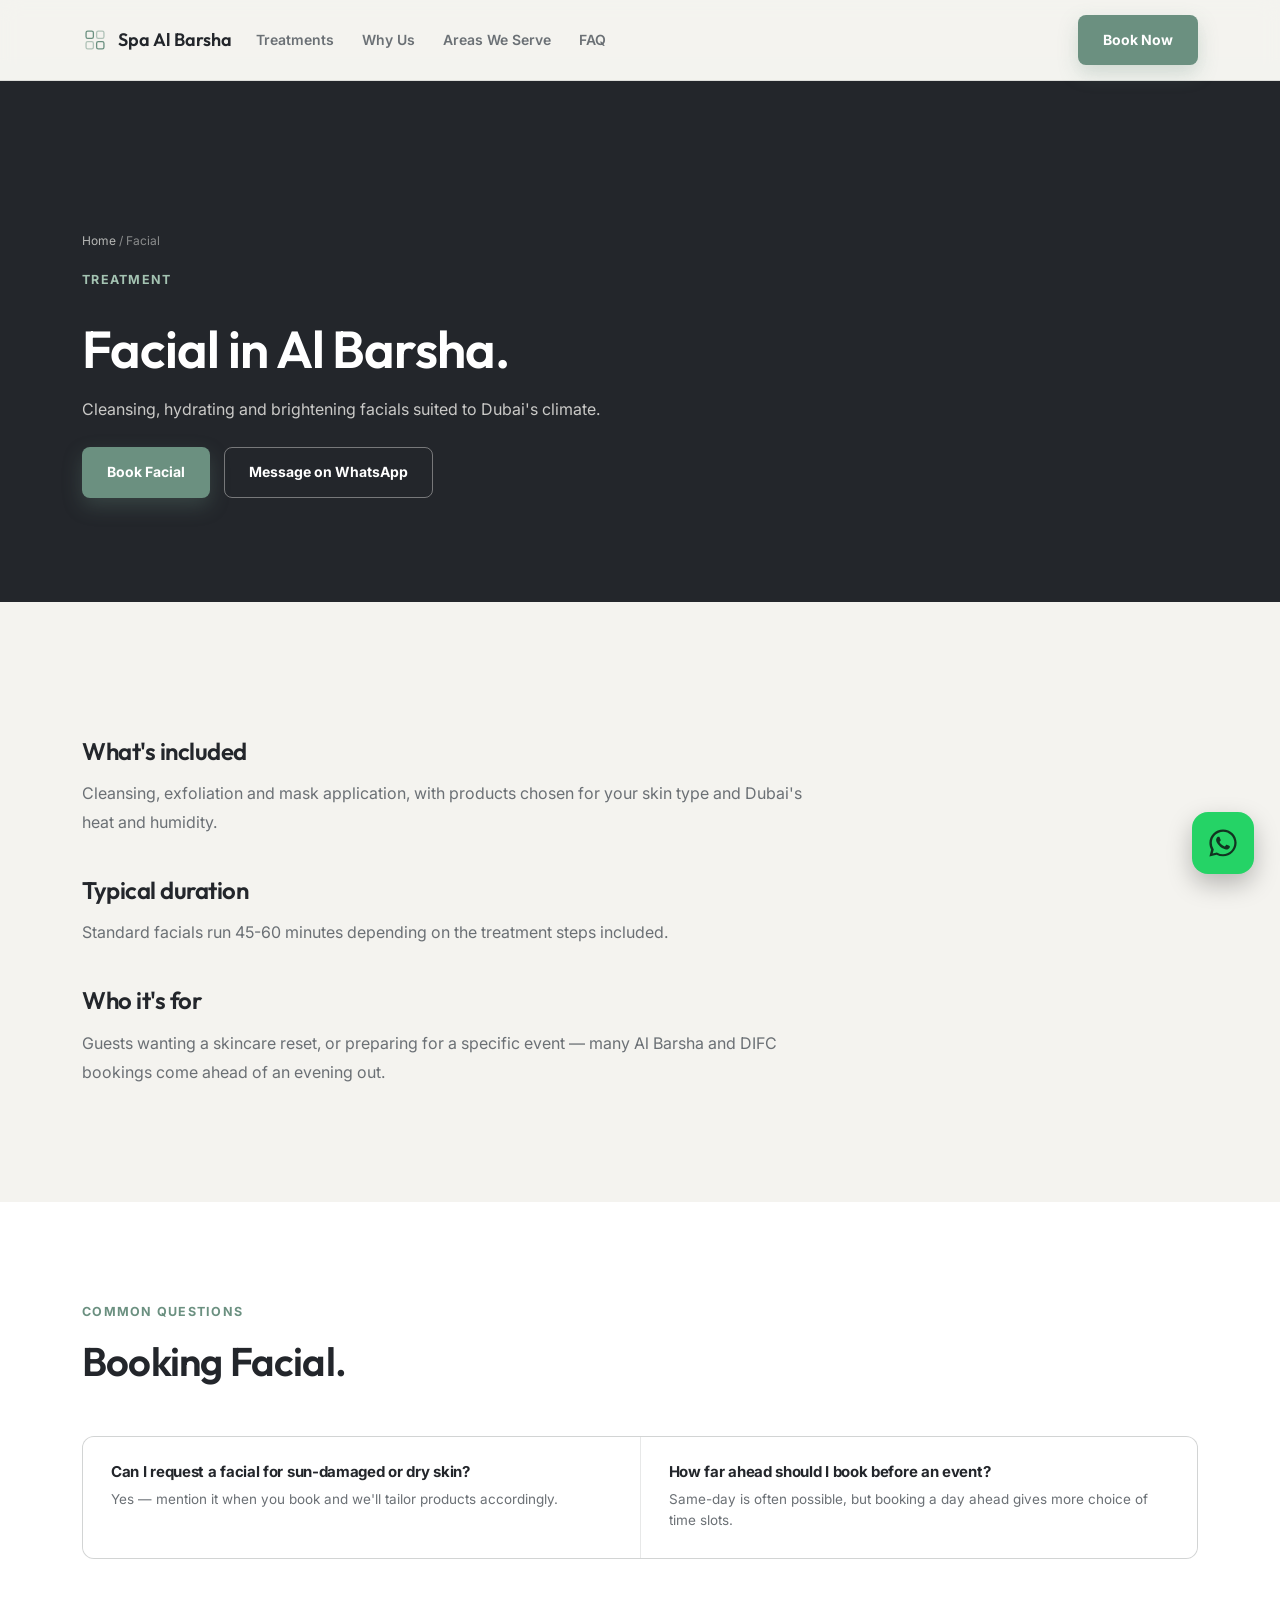
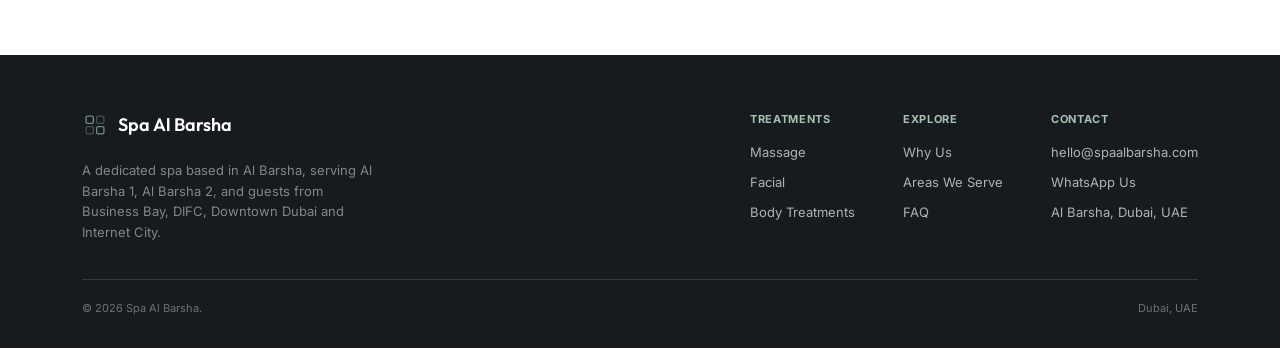
==== facial-al-barsha.html @ 98764353 "Add files via upload" ====
<!DOCTYPE html>
<html lang="en">
<head>
<meta charset="UTF-8">
<meta name="viewport" content="width=device-width, initial-scale=1.0">
<title>Facial in Al Barsha, Dubai | Spa Al Barsha</title>
<meta name="description" content="Book facial at Spa Al Barsha. Licensed therapists, confirmed on WhatsApp.">
<meta name="robots" content="index, follow, max-image-preview:large, max-snippet:-1, max-video-preview:-1">
<link rel="canonical" href="https://www.spaalbarsha.com/facial-al-barsha.html">

<meta name="google-site-verification" content="REPLACE_WITH_YOUR_GSC_CODE">
<meta name="msvalidate.01" content="REPLACE_WITH_YOUR_BING_CODE">

<meta property="og:type" content="website">
<meta property="og:site_name" content="Spa Al Barsha">
<meta property="og:title" content="Facial in Al Barsha, Dubai | Spa Al Barsha">
<meta property="og:description" content="Book facial at Spa Al Barsha. Licensed therapists, confirmed on WhatsApp.">
<meta property="og:image" content="https://images.unsplash.com/photo-1758448721205-8465cebc26af?w=1200&q=80&auto=format&fit=crop">
<meta property="og:image:width" content="1200">
<meta property="og:image:height" content="800">
<meta property="og:url" content="https://www.spaalbarsha.com/facial-al-barsha.html">
<meta property="og:locale" content="en_AE">

<meta name="twitter:card" content="summary_large_image">
<meta name="twitter:title" content="Facial in Al Barsha, Dubai | Spa Al Barsha">
<meta name="twitter:description" content="Book facial at Spa Al Barsha. Licensed therapists, confirmed on WhatsApp.">
<meta name="twitter:image" content="https://images.unsplash.com/photo-1758448721205-8465cebc26af?w=1200&q=80&auto=format&fit=crop">

<link rel="preconnect" href="https://fonts.googleapis.com">
<link rel="preconnect" href="https://fonts.gstatic.com" crossorigin>
<link rel="preconnect" href="https://images.unsplash.com">
<link href="https://fonts.googleapis.com/css2?family=Outfit:wght@500;600;700&family=Inter:wght@400;500;600;700&display=swap" rel="stylesheet">

<script type="application/ld+json">
{
  "@context": "https://schema.org",
  "@type": "Service",
  "serviceType": "Facial",
  "name": "Facial in Al Barsha",
  "description": "Cleansing, hydrating and brightening facials suited to Dubai's climate.",
  "url": "https://www.spaalbarsha.com/facial-al-barsha.html",
  "provider": {
    "@type": "DaySpa",
    "name": "Spa Al Barsha",
    "description": "A spa based in Al Barsha, Dubai."
  },
  "areaServed": {"@type": "Place", "name": "Al Barsha, Dubai, UAE"}
}
</script>

<script type="application/ld+json">
{
  "@context": "https://schema.org",
  "@type": "FAQPage",
  "mainEntity": [
    {
      "@type": "Question",
      "name": "How do I book facial in Al Barsha?",
      "acceptedAnswer": {"@type": "Answer", "text": "Message us on WhatsApp or fill in the booking form on our homepage, selecting Facial — we'll confirm your slot directly."}
    },
    {
      "@type": "Question",
      "name": "How long does a facial session last?",
      "acceptedAnswer": {"@type": "Answer", "text": "Duration varies by treatment — see the details on this page. Mention your preference when you book."}
    }
  ]
}
</script>

<link rel="stylesheet" href="style.css">
</head>
<body>
<nav class="nav">
  <div class="nav-inner">
    <a href="index.html" class="brand">
      <svg class="brand-mark" viewBox="0 0 32 32" fill="none" xmlns="http://www.w3.org/2000/svg" aria-hidden="true">
        <rect x="5" y="5" width="9" height="9" rx="2" stroke="currentColor" stroke-width="1.6"/>
        <rect x="18" y="5" width="9" height="9" rx="2" stroke="currentColor" stroke-width="1.6" opacity="0.5"/>
        <rect x="5" y="18" width="9" height="9" rx="2" stroke="currentColor" stroke-width="1.6" opacity="0.5"/>
        <rect x="18" y="18" width="9" height="9" rx="2" stroke="currentColor" stroke-width="1.6"/>
      </svg>
      <span class="brand-word">Spa Al Barsha</span>
    </a>
    <div class="nav-links">
      <a href="index.html#treatments">Treatments</a>
      <a href="index.html#why">Why Us</a>
      <a href="index.html#areas">Areas We Serve</a>
      <a href="index.html#faq">FAQ</a>
    </div>
    <div class="nav-cta">
      <a class="btn btn-primary" href="index.html#book">Book Now</a>
      <button class="nav-burger" aria-label="Menu" aria-expanded="false">
        <svg viewBox="0 0 24 24" fill="none" stroke="currentColor" stroke-width="2" stroke-linecap="round">
          <line x1="3" y1="6" x2="21" y2="6"></line>
          <line x1="3" y1="12" x2="21" y2="12"></line>
          <line x1="3" y1="18" x2="21" y2="18"></line>
        </svg>
      </button>
    </div>
  </div>
  <div class="mobile-links">
    <a href="index.html#treatments">Treatments</a>
    <a href="index.html#why">Why Us</a>
    <a href="index.html#areas">Areas We Serve</a>
    <a href="index.html#faq">FAQ</a>
    <a href="index.html#book">Book Now</a>
  </div>
</nav>

<main id="main">
  <section class="page-hero">
    <div class="wrap">
      <div class="page-hero-crumb"><a href="index.html">Home</a> / Facial</div>
      <div class="eyebrow eyebrow-light">Treatment</div>
      <h1>Facial in Al Barsha.</h1>
      <p>Cleansing, hydrating and brightening facials suited to Dubai's climate.</p>
      <div class="hero-actions" style="margin-top:24px;">
        <a class="btn btn-primary" href="index.html#book">Book Facial</a>
        <a class="btn btn-ghost" href="https://wa.me/9715RRRRRRRR?text=Hi%2C%20I%27d%20like%20to%20book%20Facial%20at%20Spa%20Al%20Barsha" target="_blank" rel="noopener" style="border-color:rgba(244,243,239,0.4); color:var(--white);">Message on WhatsApp</a>
      </div>
    </div>
  </section>

  <section>
    <div class="wrap">
      <div class="prose">
        <h2>What's included</h2>
        <p>Cleansing, exfoliation and mask application, with products chosen for your skin type and Dubai's heat and humidity.</p>
      </div>
      <div class="prose">
        <h2>Typical duration</h2>
        <p>Standard facials run 45-60 minutes depending on the treatment steps included.</p>
      </div>
      <div class="prose">
        <h2>Who it's for</h2>
        <p>Guests wanting a skincare reset, or preparing for a specific event — many Al Barsha and DIFC bookings come ahead of an evening out.</p>
      </div>
    </div>
  </section>

  <section class="faq">
    <div class="wrap">
      <div class="sec-head">
        <div class="eyebrow">Common Questions</div>
        <h2>Booking Facial.</h2>
      </div>
      <div class="faq-list">
        <div class="faq-item">
          <h3>Can I request a facial for sun-damaged or dry skin?</h3>
          <p>Yes — mention it when you book and we'll tailor products accordingly.</p>
        </div>
        <div class="faq-item">
          <h3>How far ahead should I book before an event?</h3>
          <p>Same-day is often possible, but booking a day ahead gives more choice of time slots.</p>
        </div>
      </div>
    </div>
  </section>

</main>

<footer>
  <div class="wrap">
    <div class="footer-top">
      <div class="footer-brand">
        <a href="index.html" class="brand">
          <svg class="brand-mark" viewBox="0 0 32 32" fill="none" xmlns="http://www.w3.org/2000/svg" aria-hidden="true">
            <rect x="5" y="5" width="9" height="9" rx="2" stroke="currentColor" stroke-width="1.6"/>
            <rect x="18" y="5" width="9" height="9" rx="2" stroke="currentColor" stroke-width="1.6" opacity="0.5"/>
            <rect x="5" y="18" width="9" height="9" rx="2" stroke="currentColor" stroke-width="1.6" opacity="0.5"/>
            <rect x="18" y="18" width="9" height="9" rx="2" stroke="currentColor" stroke-width="1.6"/>
          </svg>
          <span class="brand-word">Spa Al Barsha</span>
        </a>
        <p>A dedicated spa based in Al Barsha, serving Al Barsha 1, Al Barsha 2, and guests from Business Bay, DIFC, Downtown Dubai and Internet City.</p>
      </div>
      <div class="footer-cols">
        <div class="footer-col">
          <h4>Treatments</h4>
          <a href="massage-al-barsha.html">Massage</a>
          <a href="facial-al-barsha.html">Facial</a>
          <a href="body-treatments-al-barsha.html">Body Treatments</a>
        </div>
        <div class="footer-col">
          <h4>Explore</h4>
          <a href="index.html#why">Why Us</a>
          <a href="index.html#areas">Areas We Serve</a>
          <a href="index.html#faq">FAQ</a>
        </div>
        <div class="footer-col">
          <h4>Contact</h4>
          <a href="mailto:hello@spaalbarsha.com">hello@spaalbarsha.com</a>
          <a href="https://wa.me/9715RRRRRRRR" target="_blank" rel="noopener">WhatsApp Us</a>
          <span>Al Barsha, Dubai, UAE</span>
        </div>
      </div>
    </div>
    <div class="footer-bottom">
      <span>© 2026 Spa Al Barsha.</span>
      <span>Dubai, UAE</span>
    </div>
  </div>
</footer>

<a href="https://wa.me/9715RRRRRRRR?text=Hi%2C%20I%27d%20like%20to%20book%20a%20treatment%20at%20Spa%20Al%20Barsha" class="whatsapp-float" target="_blank" rel="noopener" aria-label="Chat with Spa Al Barsha on WhatsApp">
  <svg viewBox="0 0 32 32" width="34" height="34" fill="currentColor" aria-hidden="true"><path d="M16.004 3.2c-7.06 0-12.8 5.74-12.8 12.8 0 2.258.594 4.4 1.63 6.246L3.2 28.8l6.73-1.766a12.73 12.73 0 0 0 6.074 1.546h.006c7.06 0 12.8-5.74 12.8-12.8s-5.74-12.58-12.806-12.58Zm0 23.36a10.5 10.5 0 0 1-5.35-1.464l-.384-.228-3.994 1.048 1.066-3.894-.25-.4a10.53 10.53 0 0 1-1.612-5.622c0-5.834 4.746-10.58 10.586-10.58 2.828 0 5.486 1.102 7.486 3.104a10.51 10.51 0 0 1 3.098 7.484c0 5.834-4.746 10.552-10.646 10.552Zm5.802-7.906c-.318-.16-1.882-.928-2.174-1.034-.292-.108-.504-.16-.716.16-.212.318-.822 1.034-1.008 1.246-.186.212-.372.238-.69.08-.318-.16-1.344-.496-2.56-1.578-.946-.844-1.586-1.886-1.772-2.204-.186-.318-.02-.49.14-.65.144-.144.318-.372.478-.558.16-.186.212-.318.318-.53.106-.212.052-.398-.026-.558-.08-.16-.716-1.726-.982-2.364-.258-.622-.522-.538-.716-.548l-.61-.01c-.212 0-.558.08-.85.398-.292.318-1.114 1.088-1.114 2.652s1.14 3.076 1.298 3.288c.16.212 2.244 3.428 5.436 4.806.76.328 1.352.524 1.814.67.762.242 1.456.208 2.004.126.612-.092 1.882-.77 2.148-1.512.266-.742.266-1.378.186-1.512-.078-.134-.29-.212-.608-.372Z"/></svg>
</a>

<script src="script.js"></script>
</body>
</html>
---- style.css ----
:root{
  --sage:#6B9080;
  --sage-soft:#A4C3B2;
  --charcoal:#23262B;
  --charcoal-2:#171A1E;
  --cream:#F4F3EF;
  --cream-2:#E9E7DF;
  --ink:#1C1F23;
  --stone:#6B7075;
  --white:#FFFFFF;
  --line:rgba(28,31,35,0.1);
  --line-on-dark:rgba(244,243,239,0.14);
  --display:'Outfit', sans-serif;
  --body:'Inter', sans-serif;
}

*{ margin:0; padding:0; box-sizing:border-box; }
html{ scroll-behavior:smooth; }
body{
  background:var(--cream);
  color:var(--ink);
  font-family:var(--body);
  line-height:1.6;
  -webkit-font-smoothing:antialiased;
  overflow-x:hidden;
}
img{ display:block; max-width:100%; }
a{ color:inherit; text-decoration:none; }
ul{ list-style:none; }
.wrap{ max-width:1180px; margin:0 auto; padding:0 32px; }

h1,h2,h3{ font-family:var(--display); font-weight:600; letter-spacing:-0.02em; line-height:1.15; }

.eyebrow{
  font-family:var(--body);
  font-size:12.5px;
  font-weight:700;
  letter-spacing:0.1em;
  text-transform:uppercase;
  color:var(--sage);
  margin-bottom:16px;
  display:inline-block;
}
.eyebrow-light{ color:var(--sage-soft); }

/* ===== NAV ===== */
.nav{
  position:sticky; top:0; z-index:100;
  background:rgba(244,243,239,0.92);
  backdrop-filter:blur(10px);
  -webkit-backdrop-filter:blur(10px);
  border-bottom:1px solid var(--line);
}
.nav-inner{
  max-width:1180px; margin:0 auto; padding:0 32px;
  display:flex; align-items:center; justify-content:space-between;
  height:80px; gap:24px;
}
.brand{ display:inline-flex; align-items:center; gap:10px; color:var(--charcoal); }
.brand-mark{ width:26px; height:26px; color:var(--sage); flex-shrink:0; }
.brand-word{ font-family:var(--display); font-weight:600; font-size:18px; color:var(--charcoal); white-space:nowrap; }
.footer-brand .brand{ color:var(--white); }
.footer-brand .brand-word{ color:var(--white); }

.nav-links{ display:flex; gap:28px; }
.nav-links a{ font-size:14px; font-weight:600; color:var(--stone); transition:color .2s ease; }
.nav-links a:hover{ color:var(--charcoal); }

.nav-cta{ display:flex; align-items:center; gap:14px; margin-left:auto; }
.nav-burger{
  display:none; width:38px; height:38px; background:transparent;
  border:1px solid var(--line); color:var(--charcoal);
  align-items:center; justify-content:center; cursor:pointer; flex-shrink:0;
}
.nav-burger svg{ width:18px; height:18px; }

.mobile-links{
  display:none; position:absolute; top:80px; left:0; right:0;
  background:var(--cream); border-bottom:1px solid var(--line);
  flex-direction:column; padding:8px 32px 20px;
}
.mobile-links.is-open{ display:flex; }
.mobile-links a{ font-size:14px; font-weight:600; color:var(--stone); padding:14px 0; border-bottom:1px solid var(--line); }
.mobile-links a:last-child{ border-bottom:none; }

.btn{
  font-family:var(--body); font-size:14px; font-weight:700;
  padding:13px 24px; border-radius:8px; display:inline-flex;
  align-items:center; gap:8px; white-space:nowrap; border:1.5px solid transparent;
  transition:transform .2s ease, background .2s ease, border-color .2s ease, box-shadow .2s ease;
}
.btn-primary{ background:var(--sage); color:var(--white); box-shadow:0 8px 20px rgba(107,144,128,0.28); }
.btn-primary:hover{ transform:translateY(-2px); background:#5c7d6e; box-shadow:0 12px 26px rgba(107,144,128,0.36); }
.btn-ghost{ border-color:var(--charcoal); color:var(--charcoal); }
.btn-ghost:hover{ background:var(--charcoal); color:var(--white); }
.btn-whatsapp{ background:#25D366; color:#123321; margin-top:8px; box-shadow:0 8px 20px rgba(37,211,102,0.28); }
.btn-whatsapp:hover{ transform:translateY(-2px); background:#2fe077; }

/* ===== HERO — split layout, image right ===== */
.hero{ padding:64px 0 0; }
.hero-inner{ max-width:1180px; margin:0 auto; padding:0 32px 56px; display:grid; grid-template-columns:1fr 0.85fr; gap:48px; align-items:center; }
.hero h1{ font-size:clamp(36px,5vw,58px); color:var(--charcoal); margin-bottom:18px; }
.hero p{ font-size:16.5px; color:var(--stone); margin-bottom:30px; line-height:1.7; max-width:480px; }
.hero-actions{ display:flex; gap:14px; flex-wrap:wrap; margin-bottom:40px; }
.hero-trust{ display:flex; gap:36px; flex-wrap:wrap; }
.hero-trust-item{ display:flex; flex-direction:column; gap:4px; }
.hero-trust-item b{ font-family:var(--display); font-size:17px; color:var(--sage); font-weight:600; }
.hero-trust-item span{ font-size:11.5px; color:var(--stone); text-transform:uppercase; letter-spacing:0.04em; }
.hero-media{ border-radius:16px; overflow:hidden; }
.hero-media img{ width:100%; height:440px; object-fit:cover; }

/* ===== SECTIONS ===== */
section{ padding:96px 0; }
.sec-head{ max-width:580px; margin-bottom:52px; }
.sec-head h2{ font-size:clamp(28px,3.6vw,40px); color:var(--charcoal); }
.sec-head p{ color:var(--stone); margin-top:14px; font-size:15.5px; }

/* ===== HOW IT WORKS ===== */
.how{ background:var(--white); }
.how-grid{ display:grid; grid-template-columns:repeat(3,1fr); gap:28px; }
.how-card{ background:var(--cream); border-radius:12px; padding:30px 26px; }
.how-num{ font-family:var(--display); font-size:14px; font-weight:700; color:var(--sage); display:block; margin-bottom:16px; }
.how-card h3{ font-size:18px; margin-bottom:8px; color:var(--charcoal); }
.how-card p{ color:var(--stone); font-size:14px; line-height:1.6; }

/* ===== TREATMENTS ===== */
.treatments{ background:var(--charcoal); color:var(--white); }
.treatments .sec-head p{ color:rgba(244,243,239,0.65); }
.treatment-grid{ display:grid; grid-template-columns:repeat(3,1fr); gap:20px; }
.treatment-card{ display:block; background:var(--charcoal-2); border-radius:12px; padding:26px 22px; border:1px solid var(--line-on-dark); transition:transform .2s ease, box-shadow .2s ease; }
.treatment-card:hover{ transform:translateY(-4px); box-shadow:0 16px 32px rgba(0,0,0,0.3); }
.treatment-card h3{ font-size:17px; color:var(--sage-soft); margin-bottom:8px; }
.treatment-card p{ font-size:13px; color:rgba(244,243,239,0.6); line-height:1.55; margin-bottom:14px; }
.treatment-link{ font-size:12.5px; font-weight:700; color:var(--sage-soft); }
.treatment-link:hover{ color:var(--sage); }

/* ===== AREAS ===== */
.areas{ background:var(--cream); }
.areas-grid{ display:grid; grid-template-columns:repeat(3,1fr); gap:20px; }
.area-block{ background:var(--white); border:1px solid var(--line); border-radius:12px; padding:24px; }
.area-block-primary{ border-color:var(--sage); background:rgba(107,144,128,0.06); }
.area-tag{ display:inline-block; font-size:10.5px; font-weight:700; text-transform:uppercase; letter-spacing:0.06em; color:var(--sage); background:rgba(107,144,128,0.12); padding:4px 10px; border-radius:999px; margin-bottom:12px; }
.area-block h3{ font-size:17px; margin-bottom:8px; color:var(--charcoal); }
.area-block p{ font-size:13.5px; color:var(--stone); line-height:1.55; }

/* ===== WHY ===== */
.why{ background:var(--charcoal-2); color:var(--white); }
.why-grid{ display:grid; grid-template-columns:0.9fr 1.1fr; gap:56px; align-items:start; }
.why h2{ color:var(--white); }
.why-list{ display:grid; grid-template-columns:1fr 1fr; gap:28px; }
.why-item h3{ font-size:16px; font-weight:700; font-family:var(--body); margin-bottom:8px; color:var(--sage-soft); }
.why-item p{ font-size:13.5px; color:rgba(244,243,239,0.65); line-height:1.6; }

/* ===== FAQ ===== */
.faq{ background:var(--white); }
.faq-list{ display:grid; grid-template-columns:1fr 1fr; gap:1px; background:var(--line); border:1px solid var(--line); border-radius:12px; overflow:hidden; }
.faq-item{ background:var(--white); padding:26px 28px; }
.faq-item h3{ font-family:var(--body); font-size:15px; font-weight:700; margin-bottom:8px; color:var(--charcoal); }
.faq-item p{ color:var(--stone); font-size:13.5px; line-height:1.6; }

/* ===== INNER PAGE HERO (Treatment pages) ===== */
.page-hero{ background:var(--charcoal); color:var(--white); padding:150px 0 64px; }
.page-hero .eyebrow-light{ color:var(--sage-soft); }
.page-hero h1{ font-size:clamp(32px,4.6vw,52px); color:var(--white); margin-top:14px; }
.page-hero p{ color:rgba(244,243,239,0.8); font-size:16px; max-width:600px; margin-top:16px; line-height:1.7; }
.page-hero-crumb{ font-size:12px; color:rgba(244,243,239,0.5); margin-bottom:16px; }
.page-hero-crumb a{ color:rgba(244,243,239,0.7); }
.page-hero-crumb a:hover{ color:var(--sage-soft); }

/* ===== PROSE CONTENT (Treatment pages) ===== */
.prose{ max-width:740px; }
.prose p{ color:var(--stone); font-size:16px; line-height:1.8; margin-bottom:20px; }
.prose h2{ font-size:24px; margin:40px 0 14px; color:var(--charcoal); font-family:var(--display); }
.prose ul{ margin:0 0 20px; }
.prose ul li{ font-size:15px; color:var(--stone); line-height:1.7; padding-left:22px; position:relative; margin-bottom:8px; }
.prose ul li::before{ content:""; position:absolute; left:0; top:9px; width:6px; height:6px; background:var(--sage); border-radius:50%; }

/* ===== MATCH FORM ===== */
.match{ background:var(--charcoal); color:var(--white); }
.match-grid{ display:grid; grid-template-columns:0.9fr 1.1fr; gap:56px; align-items:start; }
.match h2{ color:var(--white); font-size:clamp(28px,3.6vw,40px); }
.match-copy p{ color:rgba(244,243,239,0.7); font-size:15px; margin:14px 0 8px; max-width:400px; }

.match-form{
  background:var(--charcoal-2); border:1px solid var(--line-on-dark); border-radius:16px;
  padding:30px; display:flex; flex-direction:column; gap:16px;
}
.form-row{ display:flex; flex-direction:column; gap:8px; }
.form-row label{ font-size:11px; font-weight:700; text-transform:uppercase; letter-spacing:0.04em; color:rgba(244,243,239,0.55); }
.form-row input, .form-row select{
  background:var(--charcoal); border:1px solid var(--line-on-dark); color:var(--white);
  font-family:var(--body); font-size:14px; padding:11px 14px; border-radius:8px;
  outline:none; transition:border-color .2s ease;
}
.form-row input::placeholder{ color:rgba(244,243,239,0.35); }
.form-row input:focus, .form-row select:focus{ border-color:var(--sage); }
.form-row select{ cursor:pointer; }
.form-submit{ justify-content:center; border:none; cursor:pointer; margin-top:4px; }
.form-note{ font-size:12px; color:rgba(244,243,239,0.5); text-align:center; }

/* ===== WHATSAPP FLOAT ===== */
.whatsapp-float{
  position:fixed; right:26px; bottom:26px; z-index:200; width:62px; height:62px;
  border-radius:16px; background:#25D366; color:#123321;
  display:flex; align-items:center; justify-content:center;
  box-shadow:0 10px 24px rgba(0,0,0,0.25); transition:transform .2s ease, box-shadow .2s ease;
}
.whatsapp-float:hover{ transform:scale(1.06); box-shadow:0 14px 28px rgba(0,0,0,0.3); }

/* ===== FOOTER ===== */
footer{ background:var(--charcoal-2); color:rgba(244,243,239,0.7); padding:56px 0 30px; }
.footer-top{ display:flex; justify-content:space-between; align-items:flex-start; flex-wrap:wrap; gap:36px; padding-bottom:36px; border-bottom:1px solid var(--line-on-dark); }
.footer-brand p{ font-size:13px; max-width:300px; line-height:1.6; color:rgba(244,243,239,0.5); margin-top:14px; }
.footer-cols{ display:flex; gap:48px; flex-wrap:wrap; }
.footer-col h4{ font-size:11px; font-weight:700; text-transform:uppercase; letter-spacing:0.06em; color:var(--sage-soft); margin-bottom:14px; }
.footer-col a, .footer-col span{ display:block; font-size:13px; margin-bottom:9px; color:rgba(244,243,239,0.7); }
.footer-col a:hover{ color:var(--sage-soft); }
.footer-bottom{ display:flex; justify-content:space-between; padding-top:20px; font-size:11px; color:rgba(244,243,239,0.4); flex-wrap:wrap; gap:10px; }

/* ===== RESPONSIVE ===== */
@media (max-width: 900px){
  .nav-links{ display:none; }
  .nav-burger{ display:flex; }
  .hero-inner{ grid-template-columns:1fr; gap:32px; }
  .hero-media{ order:-1; }
  .hero-media img{ height:280px; }
  .how-grid{ grid-template-columns:1fr; }
  .treatment-grid{ grid-template-columns:1fr 1fr; }
  .areas-grid{ grid-template-columns:1fr 1fr; }
  .why-grid{ grid-template-columns:1fr; gap:32px; }
  .why-list{ grid-template-columns:1fr; }
  .faq-list{ grid-template-columns:1fr; }
  .match-grid{ grid-template-columns:1fr; gap:32px; }
  .footer-top{ flex-direction:column; }
}

@media (max-width: 560px){
  section{ padding:64px 0; }
  .treatment-grid{ grid-template-columns:1fr; }
  .areas-grid{ grid-template-columns:1fr; }
  .match-form{ padding:22px; }
  .whatsapp-float{ right:16px; bottom:16px; width:54px; height:54px; }
}

@media (prefers-reduced-motion: reduce){
  html{ scroll-behavior:auto; }
}
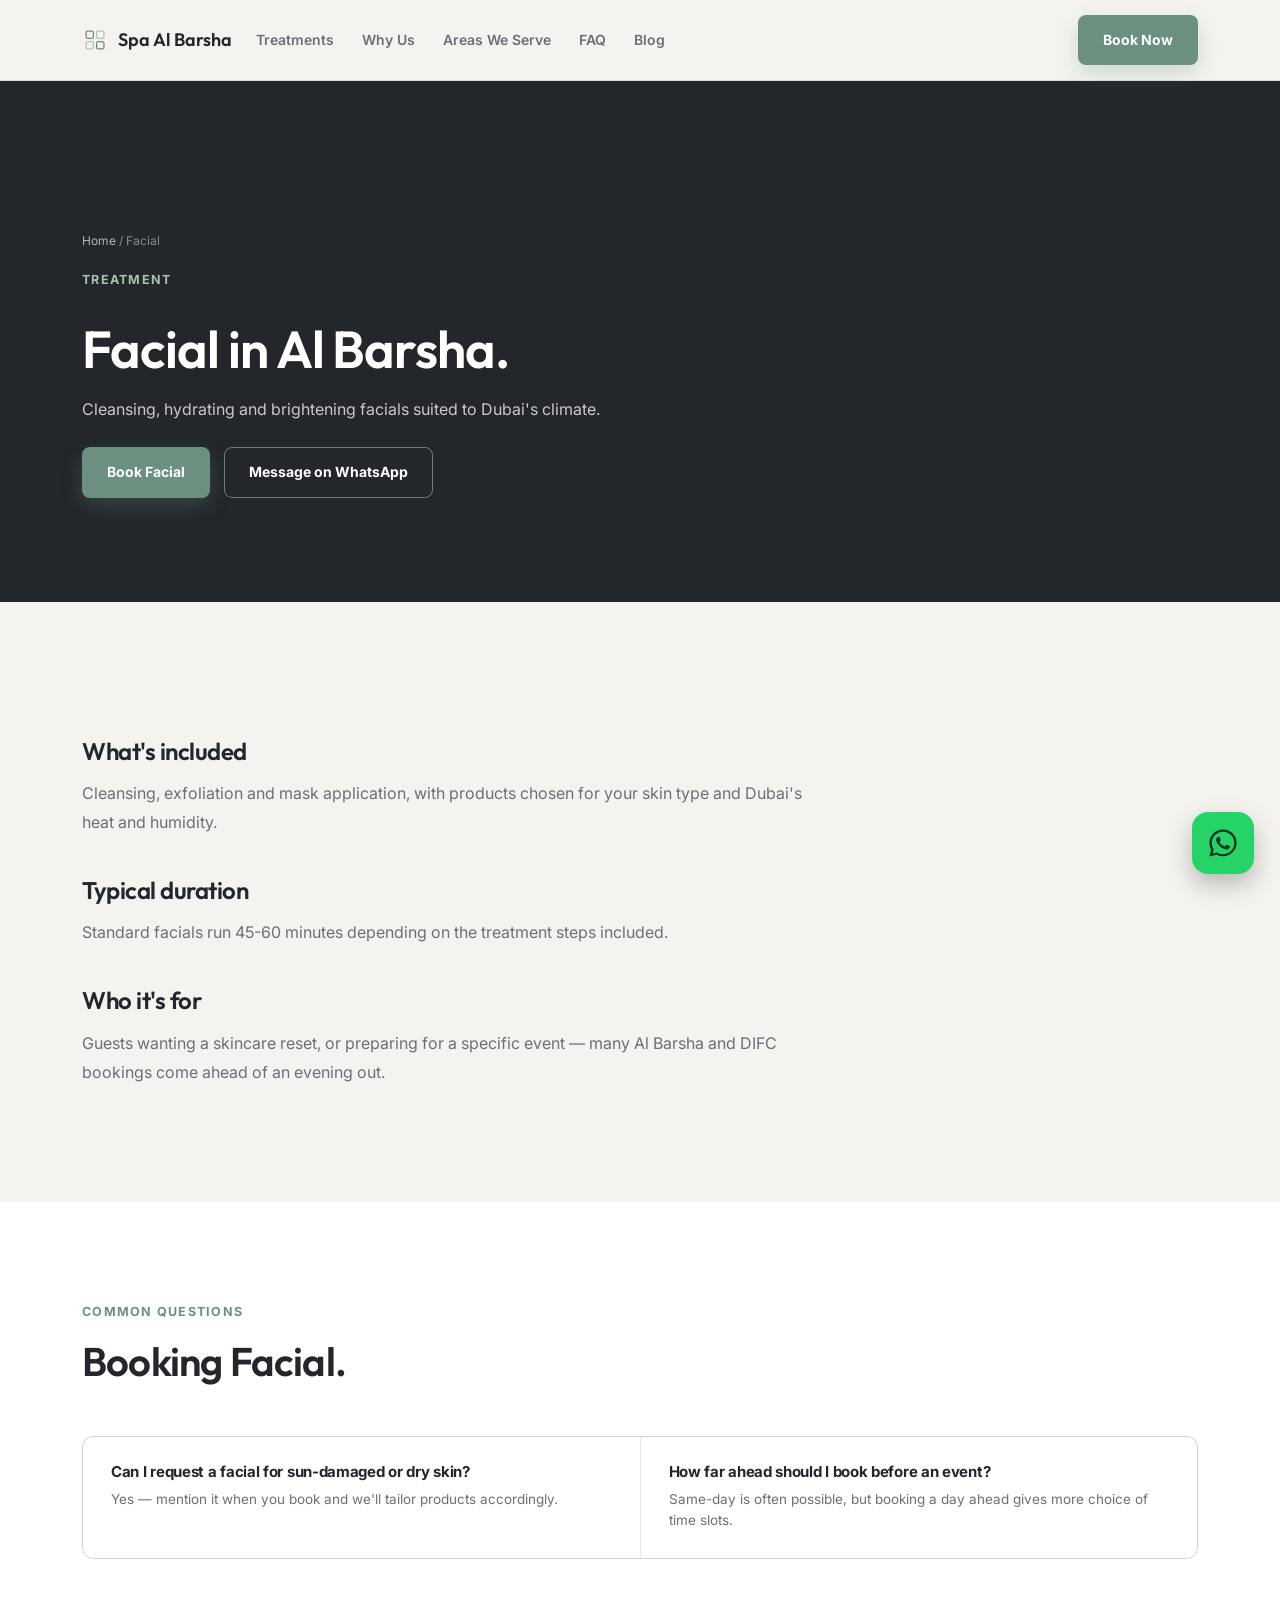
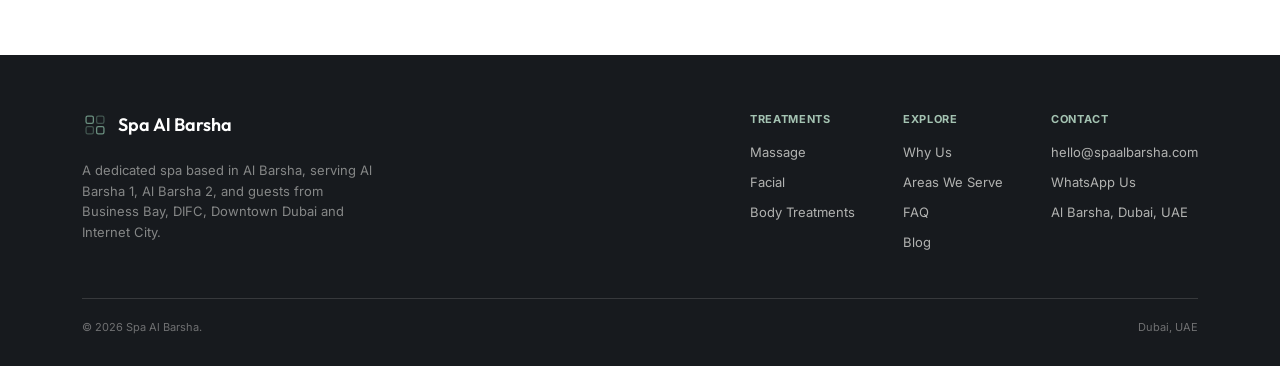
==== commit 6129c481: "Add files via upload" ====
--- a/facial-al-barsha.html
+++ b/facial-al-barsha.html
@@ -86,6 +86,7 @@
       <a href="index.html#why">Why Us</a>
       <a href="index.html#areas">Areas We Serve</a>
       <a href="index.html#faq">FAQ</a>
+      <a href="blog.html">Blog</a>
     </div>
     <div class="nav-cta">
       <a class="btn btn-primary" href="index.html#book">Book Now</a>
@@ -103,6 +104,7 @@
     <a href="index.html#why">Why Us</a>
     <a href="index.html#areas">Areas We Serve</a>
     <a href="index.html#faq">FAQ</a>
+    <a href="blog.html">Blog</a>
     <a href="index.html#book">Book Now</a>
   </div>
 </nav>
@@ -186,6 +188,7 @@
           <a href="index.html#why">Why Us</a>
           <a href="index.html#areas">Areas We Serve</a>
           <a href="index.html#faq">FAQ</a>
+          <a href="blog.html">Blog</a>
         </div>
         <div class="footer-col">
           <h4>Contact</h4>
--- a/style.css
+++ b/style.css
@@ -99,6 +99,7 @@
 /* ===== HERO — split layout, image right ===== */
 .hero{ padding:64px 0 0; }
 .hero-inner{ max-width:1180px; margin:0 auto; padding:0 32px 56px; display:grid; grid-template-columns:1fr 0.85fr; gap:48px; align-items:center; }
+.hero-copy{ display:flex; flex-direction:column; }
 .hero h1{ font-size:clamp(36px,5vw,58px); color:var(--charcoal); margin-bottom:18px; }
 .hero p{ font-size:16.5px; color:var(--stone); margin-bottom:30px; line-height:1.7; max-width:480px; }
 .hero-actions{ display:flex; gap:14px; flex-wrap:wrap; margin-bottom:40px; }
@@ -136,12 +137,19 @@
 
 /* ===== AREAS ===== */
 .areas{ background:var(--cream); }
-.areas-grid{ display:grid; grid-template-columns:repeat(3,1fr); gap:20px; }
-.area-block{ background:var(--white); border:1px solid var(--line); border-radius:12px; padding:24px; }
+.areas-core-grid{ display:grid; grid-template-columns:1fr 1fr; gap:20px; margin-bottom:44px; }
+.area-block{ background:var(--white); border:1px solid var(--line); border-radius:12px; padding:28px; }
 .area-block-primary{ border-color:var(--sage); background:rgba(107,144,128,0.06); }
 .area-tag{ display:inline-block; font-size:10.5px; font-weight:700; text-transform:uppercase; letter-spacing:0.06em; color:var(--sage); background:rgba(107,144,128,0.12); padding:4px 10px; border-radius:999px; margin-bottom:12px; }
-.area-block h3{ font-size:17px; margin-bottom:8px; color:var(--charcoal); }
-.area-block p{ font-size:13.5px; color:var(--stone); line-height:1.55; }
+.area-block h3{ font-size:19px; margin-bottom:8px; color:var(--charcoal); }
+.area-block p{ font-size:14px; color:var(--stone); line-height:1.6; }
+
+.areas-secondary{ border-top:1px solid var(--line); padding-top:36px; }
+.areas-secondary-label{ font-size:12.5px; font-weight:700; text-transform:uppercase; letter-spacing:0.06em; color:var(--stone); margin-bottom:20px; }
+.areas-secondary-grid{ display:grid; grid-template-columns:repeat(4,1fr); gap:16px; }
+.area-block-light{ padding:16px 0; }
+.area-block-light h4{ font-family:var(--display); font-size:14.5px; font-weight:600; color:var(--charcoal); margin-bottom:6px; }
+.area-block-light p{ font-size:12.5px; color:var(--stone); line-height:1.5; }
 
 /* ===== WHY ===== */
 .why{ background:var(--charcoal-2); color:var(--white); }
@@ -174,6 +182,20 @@
 .prose ul{ margin:0 0 20px; }
 .prose ul li{ font-size:15px; color:var(--stone); line-height:1.7; padding-left:22px; position:relative; margin-bottom:8px; }
 .prose ul li::before{ content:""; position:absolute; left:0; top:9px; width:6px; height:6px; background:var(--sage); border-radius:50%; }
+
+/* ===== BLOG GRID ===== */
+.blog-grid{ display:grid; grid-template-columns:repeat(3,1fr); gap:24px; }
+.blog-card{ display:block; background:var(--white); border:1px solid var(--line); border-radius:12px; padding:26px; transition:transform .2s ease, box-shadow .2s ease; }
+.blog-card:hover{ transform:translateY(-4px); box-shadow:0 16px 32px rgba(28,31,35,0.08); }
+.blog-card-tag{ font-size:11px; font-weight:700; text-transform:uppercase; letter-spacing:0.06em; color:var(--sage); margin-bottom:10px; display:block; }
+.blog-card h3{ font-size:18px; color:var(--charcoal); margin-bottom:10px; }
+.blog-card p{ font-size:13.5px; color:var(--stone); line-height:1.55; margin-bottom:14px; }
+.blog-card-link{ font-size:12.5px; font-weight:700; color:var(--sage); }
+.blog-card-link:hover{ color:#5c7d6e; }
+
+@media (max-width: 900px){
+  .blog-grid{ grid-template-columns:1fr; }
+}
 
 /* ===== MATCH FORM ===== */
 .match{ background:var(--charcoal); color:var(--white); }
@@ -226,7 +248,8 @@
   .hero-media img{ height:280px; }
   .how-grid{ grid-template-columns:1fr; }
   .treatment-grid{ grid-template-columns:1fr 1fr; }
-  .areas-grid{ grid-template-columns:1fr 1fr; }
+  .areas-core-grid{ grid-template-columns:1fr; }
+  .areas-secondary-grid{ grid-template-columns:1fr 1fr; }
   .why-grid{ grid-template-columns:1fr; gap:32px; }
   .why-list{ grid-template-columns:1fr; }
   .faq-list{ grid-template-columns:1fr; }
@@ -237,7 +260,7 @@
 @media (max-width: 560px){
   section{ padding:64px 0; }
   .treatment-grid{ grid-template-columns:1fr; }
-  .areas-grid{ grid-template-columns:1fr; }
+  .areas-secondary-grid{ grid-template-columns:1fr; }
   .match-form{ padding:22px; }
   .whatsapp-float{ right:16px; bottom:16px; width:54px; height:54px; }
 }
